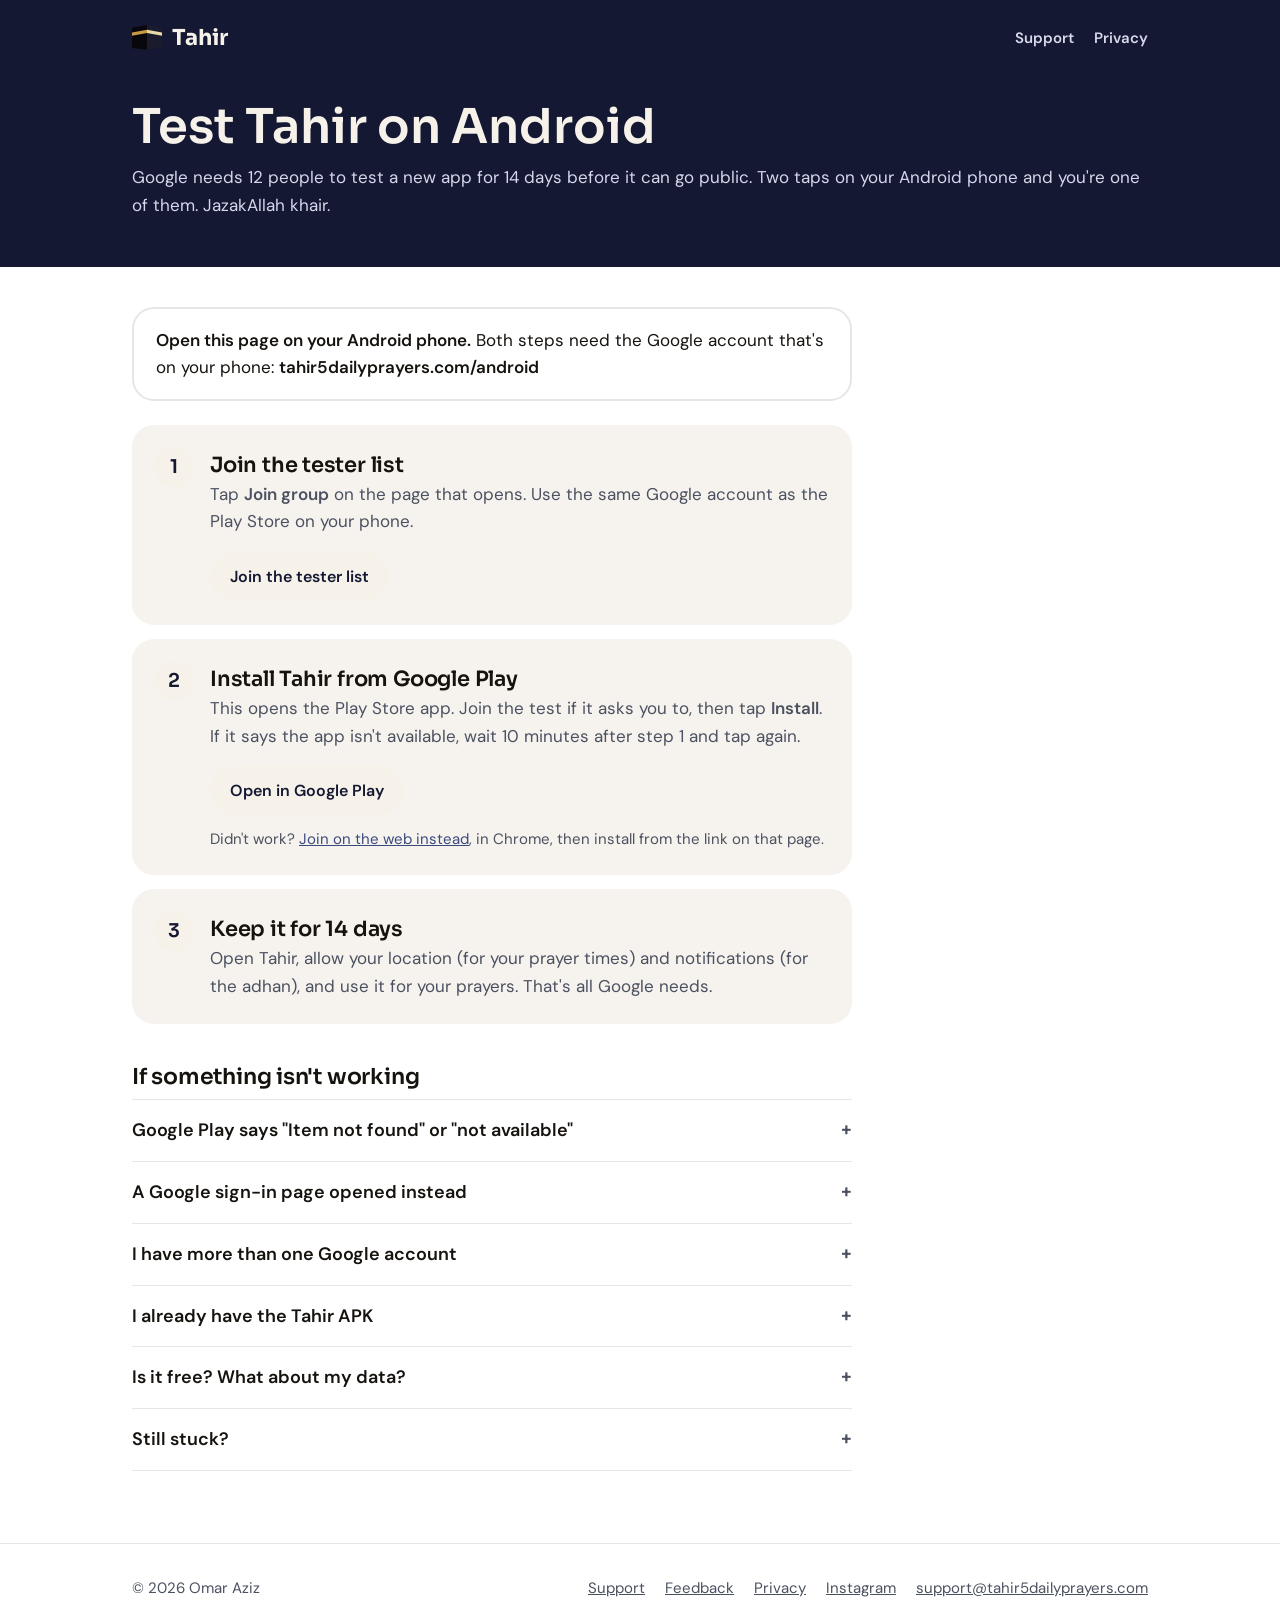
==== android/index.html @ f60b5595 "Android tester page: one page with the two steps, the Play Store link and fixes for common problems;" ====
<!doctype html>
<html lang="en">
<head>
<meta charset="utf-8">
<meta name="viewport" content="width=device-width, initial-scale=1">
<title>Test Tahir on Android | Tahir</title>
<meta name="description" content="Help launch Tahir on Google Play: join the tester list and install Tahir on your Android phone in two taps.">
<meta name="theme-color" content="#F3B56E">
<link rel="canonical" href="https://tahir5dailyprayers.com/android/">
<meta property="og:type" content="website">
<meta property="og:title" content="Test Tahir on Android">
<meta property="og:description" content="Two taps on your Android phone. Help us launch Tahir on Google Play.">
<meta property="og:url" content="https://tahir5dailyprayers.com/android/">
<meta property="og:image" content="https://tahir5dailyprayers.com/assets/img/og.png">
<meta name="twitter:card" content="summary_large_image">
<link rel="icon" href="../assets/img/favicon.svg" type="image/svg+xml">
<link rel="apple-touch-icon" href="../assets/img/apple-touch-icon.png">
<link rel="preload" href="../assets/fonts/Sora-SemiBold.woff" as="font" type="font/woff" crossorigin>
<link rel="stylesheet" href="../assets/style.css">
<script src="../assets/sky.js"></script>
<style>
.steps { list-style: none; padding: 0; margin: 0 0 40px; display: grid; gap: 14px; }
.step { background: var(--surface); border-radius: 22px; padding: 22px 22px 24px; display: grid; grid-template-columns: 40px 1fr; gap: 0 16px; }
.step > :not(.num) { grid-column: 2; }
.step .num { grid-column: 1; grid-row: 1 / span 4; width: 40px; height: 40px; border-radius: 50%; background: var(--ink); color: var(--sky); display: flex; align-items: center; justify-content: center; font-family: "Sora", sans-serif; font-weight: 600; font-size: 19px; }
.step h2 { margin: 6px 0 4px; font-size: 21px; }
.step p { margin: 0; color: var(--muted); }
.step .store { margin-top: 16px; justify-self: start; }
.step .alt { margin-top: 12px; font-size: 15px; }
.notice { border: 2px solid var(--line); border-radius: 22px; padding: 18px 22px; margin: 0 0 24px; }
.notice p { margin: 0; }
.notice .store { margin-top: 14px; }
.notice[hidden] { display: none; }
</style>
</head>
<body>
<header class="sky">
  <nav class="nav wrap" aria-label="Main">
    <a class="brand" href="../"><svg viewBox="163 182 64 52" aria-hidden="true"><polygon points="163,188 195,182 195,234 163,231" class="bl"/><polygon points="195,182 227,188 227,231 195,234" class="br"/><polygon points="163,198 195,192 195,199 163,205" class="gl"/><polygon points="195,192 227,198 227,205 195,199" class="gr"/></svg>Tahir</a>
    <div class="nav-links">
      <a href="../support/">Support</a>
      <a href="../privacy/">Privacy</a>
    </div>
  </nav>
  <div class="wrap page-head">
    <h1>Test Tahir on Android</h1>
    <p>Google needs 12 people to test a new app for 14 days before it can go public. Two taps on your Android phone and you're one of them. JazakAllah khair.</p>
  </div>
</header>

<main class="wrap prose">
  <div class="notice" id="on-iphone" hidden>
    <p><strong>You're on an iPhone or iPad.</strong> Tahir is already on the App Store for you. These steps are for Android phones, so send this page to anyone with one.</p>
    <a class="store" href="https://apps.apple.com/app/tahir-5-daily-prayers/id6762571310">Download on the App Store</a>
  </div>
  <div class="notice" id="on-computer" hidden>
    <p><strong>Open this page on your Android phone.</strong> Both steps need the Google account that's on your phone: <strong>tahir5dailyprayers.com/android</strong></p>
  </div>

  <ol class="steps">
    <li class="step">
      <span class="num" aria-hidden="true">1</span>
      <h2>Join the tester list</h2>
      <p>Tap <strong>Join group</strong> on the page that opens. Use the same Google account as the Play Store on your phone.</p>
      <a class="store" href="https://groups.google.com/g/tahir-android-beta">Join the tester list</a>
    </li>
    <li class="step">
      <span class="num" aria-hidden="true">2</span>
      <h2>Install Tahir from Google Play</h2>
      <p>This opens the Play Store app. Join the test if it asks you to, then tap <strong>Install</strong>. If it says the app isn't available, wait 10 minutes after step 1 and tap again.</p>
      <a class="store" href="https://play.google.com/store/apps/details?id=com.habitbreaker.tahir">Open in Google Play</a>
      <p class="alt">Didn't work? <a href="https://play.google.com/apps/testing/com.habitbreaker.tahir">Join on the web instead</a>, in Chrome, then install from the link on that page.</p>
    </li>
    <li class="step">
      <span class="num" aria-hidden="true">3</span>
      <h2>Keep it for 14 days</h2>
      <p>Open Tahir, allow your location (for your prayer times) and notifications (for the adhan), and use it for your prayers. That's all Google needs.</p>
    </li>
  </ol>

  <h2>If something isn't working</h2>
  <details>
    <summary>Google Play says "Item not found" or "not available"</summary>
    <p>This is nearly always the Google account. In the Play Store, tap your picture at the top right to see which account it's using. That account has to be the one that joined the tester list in step 1. Switch to it, or do step 1 again with it. After joining, it can take a few minutes for Google to let you in.</p>
  </details>
  <details>
    <summary>A Google sign-in page opened instead</summary>
    <p>The link opened inside WhatsApp, Instagram or another app, which isn't signed in to Google. Tap the menu (⋮) and choose <strong>Open in Chrome</strong>, or copy the link into Chrome.</p>
  </details>
  <details>
    <summary>I have more than one Google account</summary>
    <p>Pick one and use it for both steps: the one your Play Store uses. On the tester-list page, tap your picture at the top right to switch accounts before tapping Join group.</p>
  </details>
  <details>
    <summary>I already have the Tahir APK</summary>
    <p>Install from Google Play anyway. It updates the app you have and keeps your streak and history.</p>
  </details>
  <details>
    <summary>Is it free? What about my data?</summary>
    <p>Yes, it's free, with no ads and no sign-up. Your prayer history stays on your phone. See our <a href="../privacy/">privacy policy</a>.</p>
  </details>
  <details>
    <summary>Still stuck?</summary>
    <p>Email <a href="mailto:support@tahir5dailyprayers.com">support@tahir5dailyprayers.com</a> and tell us what you see. We'll help.</p>
  </details>
</main>
<footer>
  <div class="wrap">
    <span>© 2026 Omar Aziz</span>
    <nav aria-label="Footer">
      <a href="../support/">Support</a>
      <a href="../feedback/">Feedback</a>
      <a href="../privacy/">Privacy</a>
      <a href="https://www.instagram.com/tahir5dailyprayers/">Instagram</a>
      <a href="mailto:support@tahir5dailyprayers.com">support@tahir5dailyprayers.com</a>
    </nav>
  </div>
</footer>
<script>
(function () {
  var ua = navigator.userAgent || "";
  var ios = /iPhone|iPad|iPod/.test(ua) || (navigator.platform === "MacIntel" && navigator.maxTouchPoints > 1);
  var android = /Android/i.test(ua);
  if (ios) document.getElementById("on-iphone").hidden = false;
  else if (!android) document.getElementById("on-computer").hidden = false;
})();
</script>
</body>
</html>
---- assets/style.css ----
/* Tahir — site styles. Colours follow the app's Sky Clock palette. */

@font-face { font-family: "Sora"; font-weight: 600; font-display: swap; src: url("fonts/Sora-SemiBold.woff") format("woff"); }
@font-face { font-family: "Sora"; font-weight: 700; font-display: swap; src: url("fonts/Sora-Bold.woff") format("woff"); }
@font-face { font-family: "DM Sans"; font-weight: 400; font-display: swap; src: url("fonts/DMSans-Regular.woff") format("woff"); }
@font-face { font-family: "DM Sans"; font-weight: 500; font-display: swap; src: url("fonts/DMSans-Medium.woff") format("woff"); }
@font-face { font-family: "DM Sans"; font-weight: 600; font-display: swap; src: url("fonts/DMSans-SemiBold.woff") format("woff"); }

:root {
  /* The live sky (set by sky.js from the visitor's local time; Asr until then). */
  --sky: #F3B56E;
  --ground: #8C4F27;
  --ink: #16120E;
  --ink-soft: rgba(22, 18, 14, 0.78);

  --canvas: #FFFFFF;
  --surface: #F6F3EE;
  --text: #16120E;
  --muted: #4B5160;
  --line: rgba(22, 18, 14, 0.10);
  --accent: #3B4A7D;
  --night: #141833;

  --stone-l: #F4EBDA; --stone-r: #D4CCBE;
  --black-l: #17161B; --black-r: #2B2E33;
  --gold-l: #E9A53A;  --gold-r: #F6D07F;
}

@media (prefers-color-scheme: dark) {
  :root:not([data-theme="light"]) {
    --canvas: #10132A;
    --surface: #1A1F3D;
    --text: #F6F2EA;
    --muted: #B9BCD6;
    --line: rgba(246, 242, 234, 0.12);
    --accent: #9AA6E0;
  }
}
:root[data-theme="dark"] {
  --canvas: #10132A; --surface: #1A1F3D; --text: #F6F2EA; --muted: #B9BCD6;
  --line: rgba(246, 242, 234, 0.12); --accent: #9AA6E0;
}

/* Night sky: moonlit stone, softened gold (as in the app). */
.is-night {
  --stone-l: #9A9DBE; --stone-r: #6E7196;
  --black-l: #07070C; --black-r: #1A1C2E;
  --gold-l: #C99A45;  --gold-r: #E9D9A6;
}

* { box-sizing: border-box; }
html { -webkit-text-size-adjust: 100%; }
body {
  margin: 0;
  background: var(--canvas);
  color: var(--text);
  font: 400 17px/1.6 "DM Sans", -apple-system, BlinkMacSystemFont, "Segoe UI", sans-serif;
  overflow-x: hidden;
}
h1, h2, h3 { font-family: "Sora", "DM Sans", sans-serif; font-weight: 600; line-height: 1.15; margin: 0; }
a { color: var(--accent); }
img { max-width: 100%; display: block; }
.wrap { width: 100%; max-width: 1080px; margin: 0 auto; padding: 0 16px; }
@media (min-width: 720px) { .wrap { padding: 0 32px; } }

/* ---- Sky header ---- */
.sky {
  background: var(--sky);
  color: var(--ink);
  transition: background-color 1.2s ease, color 1.2s ease;
}
.nav { display: flex; align-items: center; justify-content: space-between; gap: 16px; padding-top: 20px; padding-bottom: 20px; }
.brand { display: inline-flex; align-items: center; gap: 10px; color: inherit; text-decoration: none; font-family: "Sora", sans-serif; font-weight: 700; font-size: 22px; }
.brand svg { width: 30px; height: auto; }
.nav-links { display: flex; gap: 20px; }
.nav-links a { color: var(--ink-soft); text-decoration: none; font-weight: 600; font-size: 15px; }
.nav-links a:hover, .nav-links a[aria-current="page"] { color: var(--ink); text-decoration: underline; text-underline-offset: 4px; }

.hero { display: grid; gap: 32px; padding-top: 24px; }
@media (min-width: 880px) { .hero { padding-top: 40px; } }
.hero-copy { padding-bottom: 8px; }
@media (min-width: 880px) { .hero-copy { padding-bottom: 72px; max-width: 600px; } }
.eyebrow { font-size: 14px; font-weight: 600; color: var(--ink-soft); margin: 0 0 10px; }
.hero h1 { font-size: clamp(40px, 7vw, 64px); letter-spacing: -0.02em; }
.hero p.lede { font-size: clamp(18px, 2.2vw, 21px); color: var(--ink-soft); margin: 18px 0 28px; max-width: 34ch; }

.store {
  display: inline-flex; align-items: center; gap: 10px;
  padding: 12px 20px; border-radius: 999px;
  background: var(--ink); color: var(--sky);
  font-weight: 600; font-size: 16px; text-decoration: none;
}
.store svg { width: 18px; height: 18px; fill: currentColor; }
.store-row { display: flex; flex-wrap: wrap; gap: 12px; align-items: center; }
/* The Android beta sign-up (a Google Group) until Tahir is on Google Play; then the Play badge. */
.store.soon { background: transparent; color: inherit; border: 2px solid currentColor; padding: 10px 18px; }
.follow { margin: 18px 0 0; }
.follow a { display: inline-flex; align-items: center; gap: 8px; color: var(--ink-soft); font-weight: 600; font-size: 15px; text-decoration: none; }
.follow a:hover span { text-decoration: underline; }
.follow svg { width: 20px; height: 20px; fill: none; stroke: currentColor; stroke-width: 2; }
.follow svg .fill { fill: currentColor; stroke: none; }

/* Horizon: two minarets and the Kaabah on curved ground, as in the app */
.horizon { position: relative; height: 285px; margin-top: 8px; overflow: hidden; }
.landmark { position: absolute; bottom: 18px; left: 50%; width: 230px; transform: translateX(-50%); }
/* Wide screens: the horizon rises beside the headline instead of below it. */
@media (min-width: 880px) {
  .hero { position: relative; z-index: 1; }
  .horizon { height: 470px; margin-top: -380px; pointer-events: none; }
  .landmark { left: 76%; width: 300px; }
}
.ground { position: absolute; bottom: 0; left: 0; width: 100%; height: 44px; }
.sl { fill: var(--stone-l); } .sr { fill: var(--stone-r); }
.bl { fill: var(--black-l); } .br { fill: var(--black-r); }
.gl { fill: var(--gold-l); }  .gr { fill: var(--gold-r); }
.gd { fill: var(--ground); transition: fill 1.2s ease; }
#sun { position: absolute; width: 56px; height: 56px; margin: -28px 0 0 -28px; border-radius: 50%; background: #FFF4D6; left: 82%; top: 30%; }
#moon { position: absolute; width: 52px; height: 52px; right: 5%; top: 5%; }
#moon[hidden], #sun[hidden] { display: none; }

.phone {
  border-radius: 44px; padding: 8px; background: #16120E;
  box-shadow: 0 30px 60px -20px rgba(16, 19, 42, 0.45);
}
.phone img { border-radius: 36px; width: 100%; height: auto; }

/* ---- Sections ---- */
main section { padding: 72px 0; }
.section-label { font-size: 13px; font-weight: 600; letter-spacing: 0.08em; text-transform: uppercase; color: var(--muted); margin: 0 0 12px; }
h2 { font-size: clamp(28px, 4vw, 38px); letter-spacing: -0.01em; max-width: 22ch; }
.section-intro { color: var(--muted); max-width: 56ch; margin: 14px 0 0; }

.features { display: grid; gap: 16px; margin-top: 36px; grid-template-columns: 1fr; }
@media (min-width: 640px) { .features { grid-template-columns: 1fr 1fr; } }
@media (min-width: 960px) { .features { grid-template-columns: 1fr 1fr 1fr; } }
.feature { background: var(--surface); border-radius: 22px; padding: 22px; }
.feature .dot { width: 28px; height: 28px; border-radius: 50%; margin-bottom: 14px; background: var(--dot); }
/* Prayer colours; Fajr and Isha lighten on dark backgrounds, as in the app. */
:root { --c-fajr: #3B4A7D; --c-dhuhr: #9CCDEB; --c-asr: #F3B56E; --c-maghrib: #E0714F; --c-isha: #1A1F3D; --c-moon: #E9D9A6; --c-kaabah: #17161B; }
@media (prefers-color-scheme: dark) { :root:not([data-theme="light"]) { --c-fajr: #7584C4; --c-isha: #5F66A3; --c-kaabah: #E9A53A; } }
:root[data-theme="dark"] { --c-fajr: #7584C4; --c-isha: #5F66A3; --c-kaabah: #E9A53A; }
.feature h3 { font-size: 19px; margin-bottom: 6px; }
.feature p { margin: 0; color: var(--muted); font-size: 16px; }

.shots { display: grid; gap: 20px; margin-top: 36px; grid-template-columns: repeat(3, minmax(220px, 1fr)); overflow-x: auto; scroll-snap-type: x mandatory; padding-bottom: 8px; }
.shots figure { margin: 0; scroll-snap-align: start; }
.shots figcaption { margin-top: 12px; font-size: 15px; color: var(--muted); text-align: center; }
.shots-4 { grid-template-columns: repeat(4, minmax(200px, 1fr)); }
.shots + .features { margin-top: 44px; }

.widgets { display: flex; flex-wrap: wrap; gap: 20px; align-items: flex-end; margin-top: 32px; }
.widgets img { height: auto; filter: drop-shadow(0 18px 30px rgba(16, 19, 42, 0.25)); }
.widgets .w-medium { width: min(420px, 100%); }
.widgets .w-small { width: min(196px, 46%); }

.promise { background: var(--night); color: #F6F2EA; border-radius: 28px; padding: 40px 28px; }
@media (min-width: 720px) { .promise { padding: 56px; } }
.promise h2 { color: #F6F2EA; }
.promise p { color: #D5D8EA; max-width: 56ch; margin: 14px 0 0; }
.promise a { color: #E9D9A6; }

/* ---- Prose pages (privacy, support) ---- */
.page-head { padding-top: 24px; padding-bottom: 48px; }
.page-head h1 { font-size: clamp(34px, 5vw, 48px); }
.page-head p { color: var(--ink-soft); margin: 10px 0 0; }
.prose { padding-top: 40px; padding-bottom: 72px; }
.prose > * { max-width: 720px; }
.prose h2 { font-size: 22px; margin: 40px 0 10px; max-width: none; }
.prose h2:first-child { margin-top: 0; }
.prose p, .prose li { color: var(--text); }
.prose ul { padding-left: 22px; }
.prose .muted { color: var(--muted); }
.prose .lead { font-family: "Sora", sans-serif; font-weight: 600; font-size: clamp(22px, 3vw, 28px); line-height: 1.3; margin: 0 0 24px; }

.contact-card { background: var(--surface); border-radius: 22px; padding: 24px; margin-bottom: 40px; }
.contact-card p { margin: 0; }
.contact-card .email { font-family: "Sora", sans-serif; font-weight: 600; font-size: clamp(18px, 3.4vw, 22px); overflow-wrap: anywhere; }

details { border-top: 1px solid var(--line); padding: 16px 0; }
details:last-of-type { border-bottom: 1px solid var(--line); }
summary { cursor: pointer; font-weight: 600; font-size: 18px; list-style: none; display: flex; justify-content: space-between; gap: 16px; }
summary::-webkit-details-marker { display: none; }
summary::after { content: "+"; font-family: "Sora", sans-serif; color: var(--muted); }
details[open] summary::after { content: "–"; }
details p, details ul { margin: 10px 0 0; color: var(--muted); }

/* ---- Footer ---- */
footer { border-top: 1px solid var(--line); padding: 32px 0 48px; color: var(--muted); font-size: 15px; }
footer .wrap { display: flex; flex-wrap: wrap; gap: 12px 24px; justify-content: space-between; }
footer nav { display: flex; flex-wrap: wrap; gap: 20px; }
footer a { color: var(--muted); }

:focus-visible { outline: 3px solid var(--accent); outline-offset: 3px; border-radius: 6px; }
@media (prefers-reduced-motion: reduce) { .sky { transition: none; } }

/* ---- Feedback form ---- */
.feedback-form { display: grid; gap: 22px; }
.feedback-form fieldset { border: 0; padding: 0; margin: 0; }
.feedback-form legend, .field { font-weight: 600; font-size: 18px; }
.feedback-form legend { margin-bottom: 12px; }
.choices { display: grid; gap: 10px; grid-template-columns: repeat(auto-fit, minmax(220px, 1fr)); }
.choices label { display: flex; gap: 12px; align-items: flex-start; background: var(--surface); border-radius: 16px; padding: 14px 16px; cursor: pointer; border: 2px solid transparent; }
.choices label:has(input:checked) { border-color: var(--accent); }
.choices input { margin-top: 4px; accent-color: var(--accent); }
.choices span { display: grid; gap: 2px; font-weight: 400; font-size: 15px; color: var(--muted); }
.choices strong { color: var(--text); font-size: 16px; }
.field { display: grid; gap: 8px; }
.field .muted { font-weight: 400; font-size: 15px; }
.feedback-form textarea, .feedback-form input[type=email], .feedback-form select {
  font: inherit; font-size: 16px; color: var(--text); background: var(--surface);
  border: 1px solid var(--line); border-radius: 14px; padding: 12px 14px; width: 100%; box-sizing: border-box;
}
.feedback-form textarea { resize: vertical; min-height: 150px; }
.feedback-form .send { border: 0; cursor: pointer; justify-self: start; font-family: inherit; background: var(--accent); color: var(--canvas); }
.feedback-form .send:disabled { opacity: 0.6; cursor: default; }
.field-error { color: #B3261E; font-size: 15px; margin: -12px 0 0; }
@media (prefers-color-scheme: dark) { :root:not([data-theme="light"]) .field-error { color: #F2B8B5; } }
:root[data-theme="dark"] .field-error { color: #F2B8B5; }
.form-note { font-size: 15px; margin: 0; }
.form-status { margin: 0; font-weight: 600; }
.form-status:empty { display: none; }
.honey { position: absolute; left: -9999px; width: 1px; height: 1px; opacity: 0; }
.contact-card.sent { margin-bottom: 24px; }
.contact-card.sent .muted { margin-top: 8px; }
.contact-card .card-more { margin-top: 10px; }
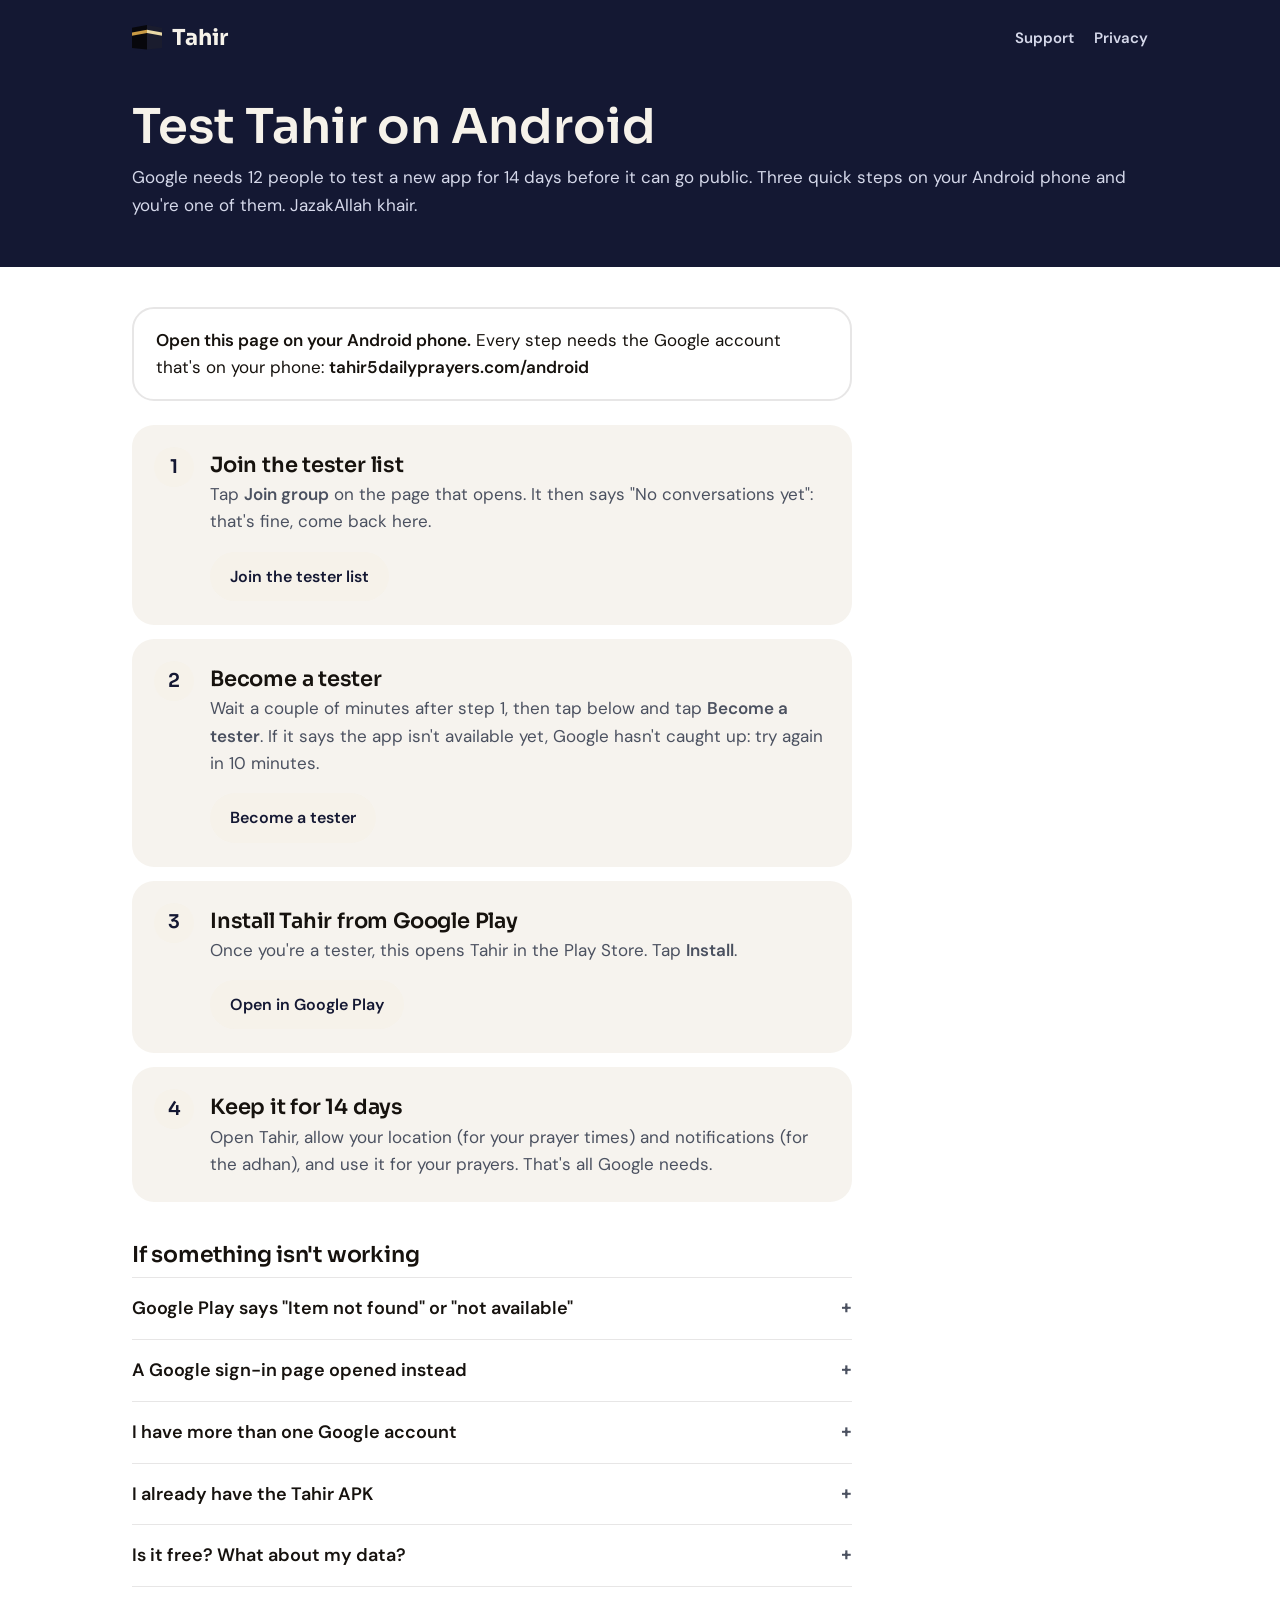
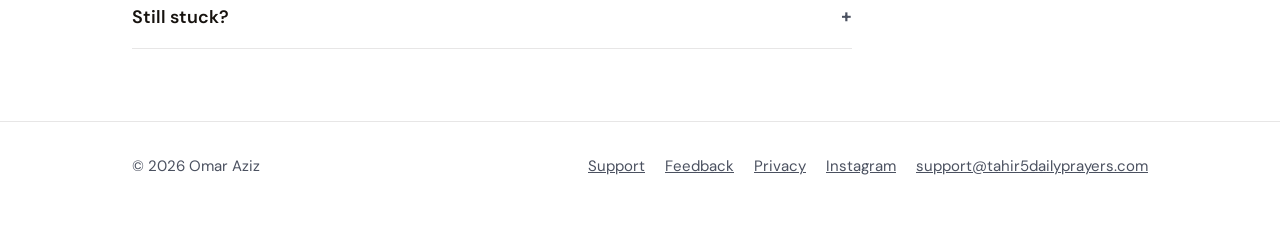
==== commit 2b1c3161: "Android tester page: Become a tester is its own step before Google Play, so testers opt in before th" ====
--- a/android/index.html
+++ b/android/index.html
@@ -4,12 +4,12 @@
 <meta charset="utf-8">
 <meta name="viewport" content="width=device-width, initial-scale=1">
 <title>Test Tahir on Android | Tahir</title>
-<meta name="description" content="Help launch Tahir on Google Play: join the tester list and install Tahir on your Android phone in two taps.">
+<meta name="description" content="Help launch Tahir on Google Play: join the tester list, become a tester and install Tahir on your Android phone.">
 <meta name="theme-color" content="#F3B56E">
 <link rel="canonical" href="https://tahir5dailyprayers.com/android/">
 <meta property="og:type" content="website">
 <meta property="og:title" content="Test Tahir on Android">
-<meta property="og:description" content="Two taps on your Android phone. Help us launch Tahir on Google Play.">
+<meta property="og:description" content="Three quick steps on your Android phone. Help us launch Tahir on Google Play.">
 <meta property="og:url" content="https://tahir5dailyprayers.com/android/">
 <meta property="og:image" content="https://tahir5dailyprayers.com/assets/img/og.png">
 <meta name="twitter:card" content="summary_large_image">
@@ -44,7 +44,7 @@
   </nav>
   <div class="wrap page-head">
     <h1>Test Tahir on Android</h1>
-    <p>Google needs 12 people to test a new app for 14 days before it can go public. Two taps on your Android phone and you're one of them. JazakAllah khair.</p>
+    <p>Google needs 12 people to test a new app for 14 days before it can go public. Three quick steps on your Android phone and you're one of them. JazakAllah khair.</p>
   </div>
 </header>
 
@@ -54,25 +54,30 @@
     <a class="store" href="https://apps.apple.com/app/tahir-5-daily-prayers/id6762571310">Download on the App Store</a>
   </div>
   <div class="notice" id="on-computer" hidden>
-    <p><strong>Open this page on your Android phone.</strong> Both steps need the Google account that's on your phone: <strong>tahir5dailyprayers.com/android</strong></p>
+    <p><strong>Open this page on your Android phone.</strong> Every step needs the Google account that's on your phone: <strong>tahir5dailyprayers.com/android</strong></p>
   </div>
 
   <ol class="steps">
     <li class="step">
       <span class="num" aria-hidden="true">1</span>
       <h2>Join the tester list</h2>
-      <p>Tap <strong>Join group</strong> on the page that opens. Use the same Google account as the Play Store on your phone.</p>
+      <p>Tap <strong>Join group</strong> on the page that opens. It then says "No conversations yet": that's fine, come back here.</p>
       <a class="store" href="https://groups.google.com/g/tahir-android-beta">Join the tester list</a>
     </li>
     <li class="step">
       <span class="num" aria-hidden="true">2</span>
-      <h2>Install Tahir from Google Play</h2>
-      <p>This opens the Play Store app. Join the test if it asks you to, then tap <strong>Install</strong>. If it says the app isn't available, wait 10 minutes after step 1 and tap again.</p>
-      <a class="store" href="https://play.google.com/store/apps/details?id=com.habitbreaker.tahir">Open in Google Play</a>
-      <p class="alt">Didn't work? <a href="https://play.google.com/apps/testing/com.habitbreaker.tahir">Join on the web instead</a>, in Chrome, then install from the link on that page.</p>
+      <h2>Become a tester</h2>
+      <p>Wait a couple of minutes after step 1, then tap below and tap <strong>Become a tester</strong>. If it says the app isn't available yet, Google hasn't caught up: try again in 10 minutes.</p>
+      <a class="store" href="https://play.google.com/apps/testing/com.habitbreaker.tahir">Become a tester</a>
     </li>
     <li class="step">
       <span class="num" aria-hidden="true">3</span>
+      <h2>Install Tahir from Google Play</h2>
+      <p>Once you're a tester, this opens Tahir in the Play Store. Tap <strong>Install</strong>.</p>
+      <a class="store" href="https://play.google.com/store/apps/details?id=com.habitbreaker.tahir">Open in Google Play</a>
+    </li>
+    <li class="step">
+      <span class="num" aria-hidden="true">4</span>
       <h2>Keep it for 14 days</h2>
       <p>Open Tahir, allow your location (for your prayer times) and notifications (for the adhan), and use it for your prayers. That's all Google needs.</p>
     </li>
@@ -81,7 +86,7 @@
   <h2>If something isn't working</h2>
   <details>
     <summary>Google Play says "Item not found" or "not available"</summary>
-    <p>This is nearly always the Google account. In the Play Store, tap your picture at the top right to see which account it's using. That account has to be the one that joined the tester list in step 1. Switch to it, or do step 1 again with it. After joining, it can take a few minutes for Google to let you in.</p>
+    <p>Do the steps in order: Google Play only shows Tahir after step 2. If you've done step 2, it's nearly always the Google account. In the Play Store, tap your picture at the top right to see which account it's using: it has to be the one that joined in step 1. Switch to it, or do steps 1 and 2 again with it. Right after joining, Google can take a few minutes to let you in.</p>
   </details>
   <details>
     <summary>A Google sign-in page opened instead</summary>
@@ -89,7 +94,7 @@
   </details>
   <details>
     <summary>I have more than one Google account</summary>
-    <p>Pick one and use it for both steps: the one your Play Store uses. On the tester-list page, tap your picture at the top right to switch accounts before tapping Join group.</p>
+    <p>Use the one your Play Store uses, for every step. On the tester-list page and the Become a tester page, tap your picture at the top right to switch accounts first.</p>
   </details>
   <details>
     <summary>I already have the Tahir APK</summary>
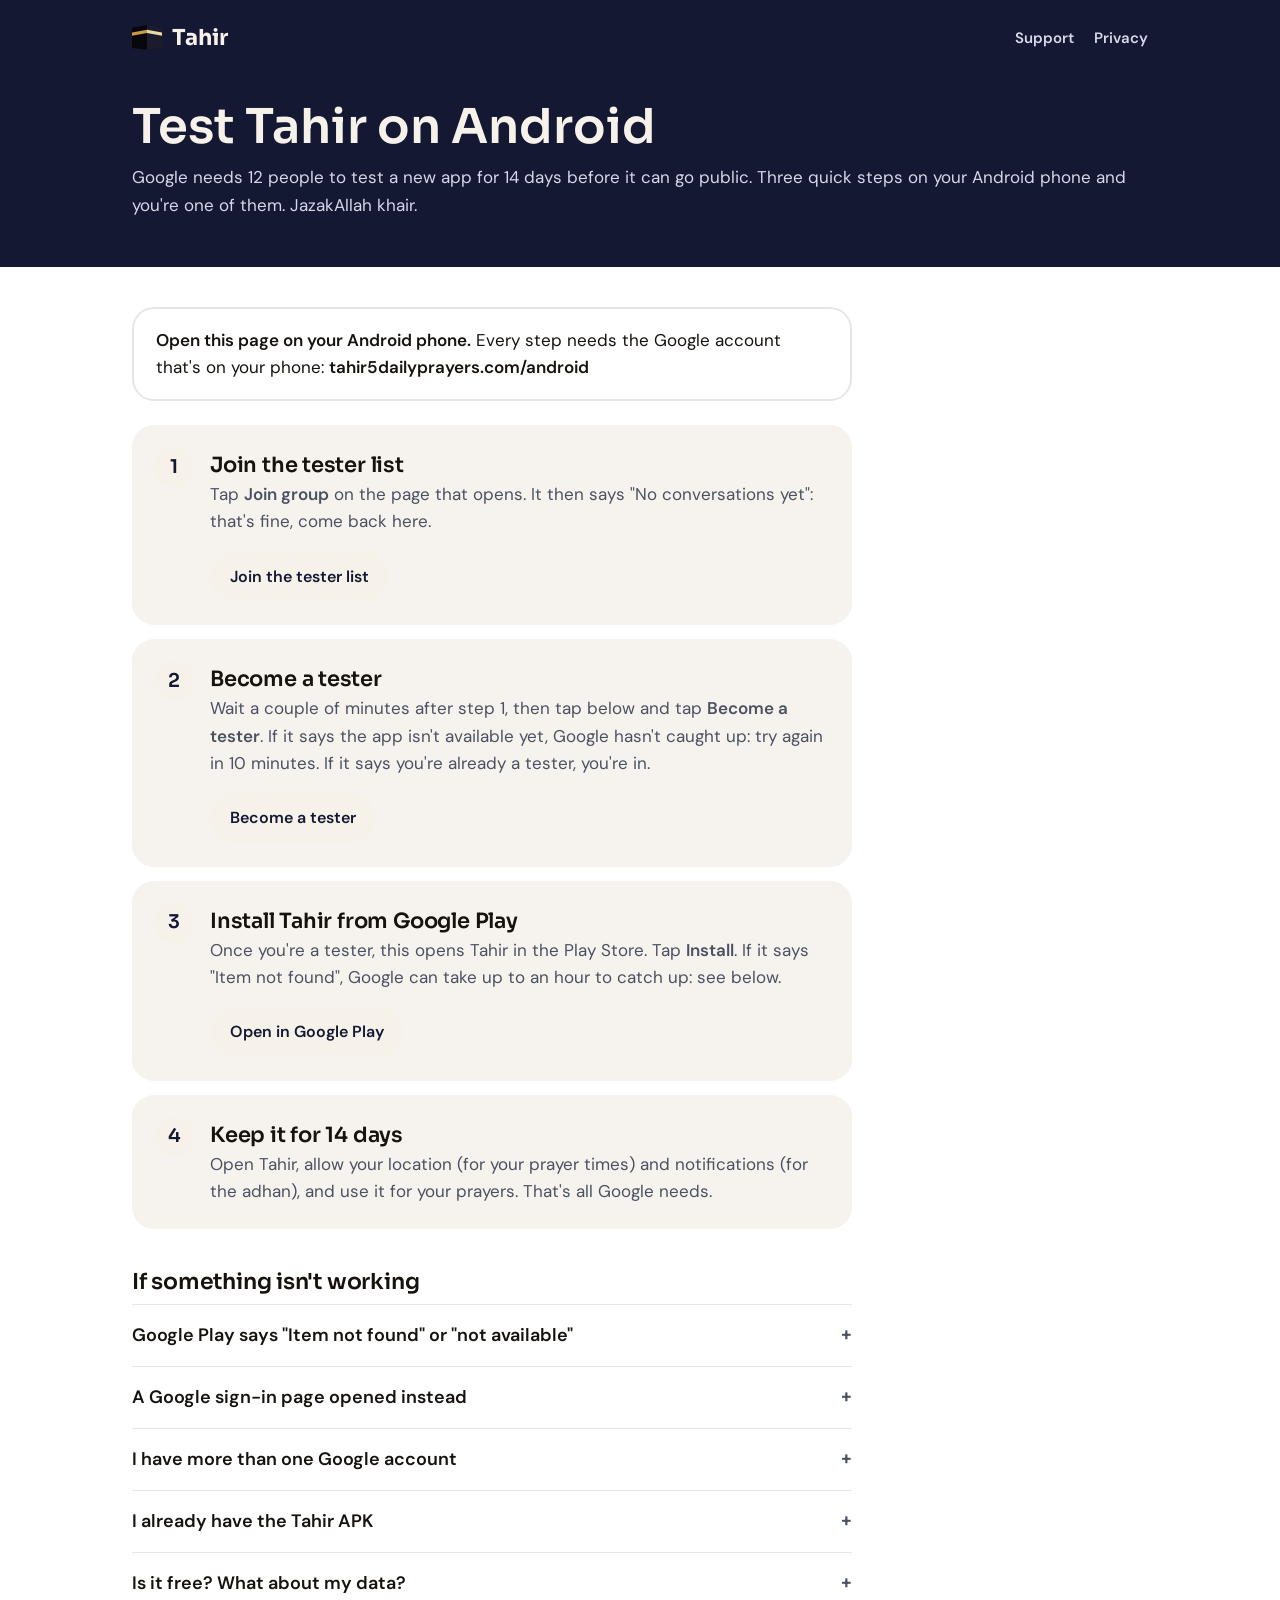
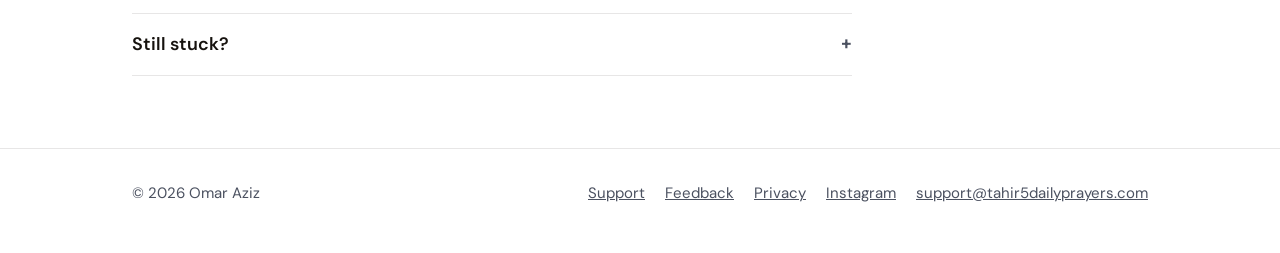
==== commit 5a28bbfe: "Android tester page: Item not found help adds the wait (up to an hour), the account check via You, a" ====
--- a/android/index.html
+++ b/android/index.html
@@ -67,13 +67,13 @@
     <li class="step">
       <span class="num" aria-hidden="true">2</span>
       <h2>Become a tester</h2>
-      <p>Wait a couple of minutes after step 1, then tap below and tap <strong>Become a tester</strong>. If it says the app isn't available yet, Google hasn't caught up: try again in 10 minutes.</p>
+      <p>Wait a couple of minutes after step 1, then tap below and tap <strong>Become a tester</strong>. If it says the app isn't available yet, Google hasn't caught up: try again in 10 minutes. If it says you're already a tester, you're in.</p>
       <a class="store" href="https://play.google.com/apps/testing/com.habitbreaker.tahir">Become a tester</a>
     </li>
     <li class="step">
       <span class="num" aria-hidden="true">3</span>
       <h2>Install Tahir from Google Play</h2>
-      <p>Once you're a tester, this opens Tahir in the Play Store. Tap <strong>Install</strong>.</p>
+      <p>Once you're a tester, this opens Tahir in the Play Store. Tap <strong>Install</strong>. If it says "Item not found", Google can take up to an hour to catch up: see below.</p>
       <a class="store" href="https://play.google.com/store/apps/details?id=com.habitbreaker.tahir">Open in Google Play</a>
     </li>
     <li class="step">
@@ -86,7 +86,12 @@
   <h2>If something isn't working</h2>
   <details>
     <summary>Google Play says "Item not found" or "not available"</summary>
-    <p>Do the steps in order: Google Play only shows Tahir after step 2. If you've done step 2, it's nearly always the Google account. In the Play Store, tap your picture at the top right to see which account it's using: it has to be the one that joined in step 1. Switch to it, or do steps 1 and 2 again with it. Right after joining, Google can take a few minutes to let you in.</p>
+    <p>Do the steps in order: Google Play only shows Tahir after step 2. Then check these:</p>
+    <ul>
+      <li><strong>Give it time.</strong> After you become a tester, Google Play can take anywhere from a few minutes to an hour to show Tahir.</li>
+      <li><strong>Check the account.</strong> In the Play Store, tap <strong>You</strong> at the bottom (or your picture at the top right) to see which account it's using. It has to be the one that joined in step 1. Switch to it, or do steps 1 and 2 again with it.</li>
+      <li><strong>Clear the Play Store's cache.</strong> Go to your phone's <strong>Settings › Apps › Google Play Store › Storage</strong> and tap <strong>Clear cache</strong>, then tap step 3 again.</li>
+    </ul>
   </details>
   <details>
     <summary>A Google sign-in page opened instead</summary>
